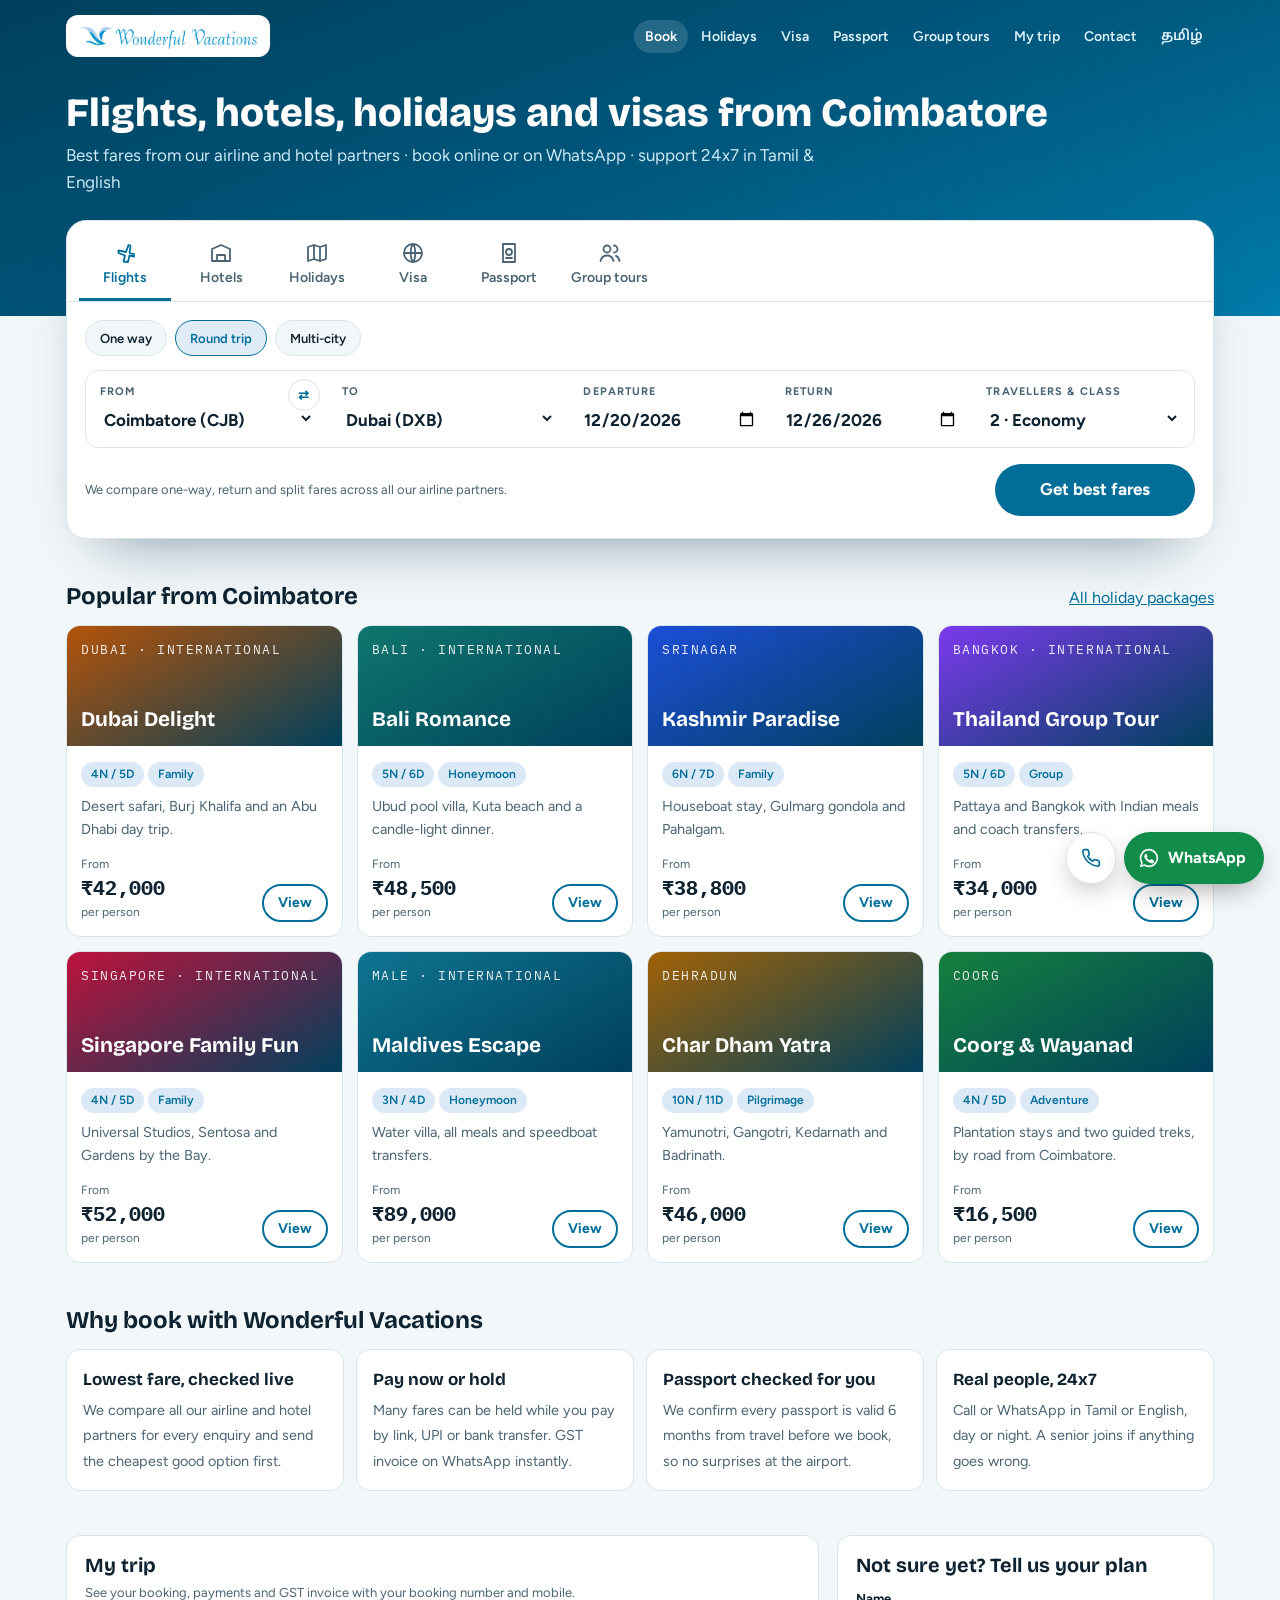
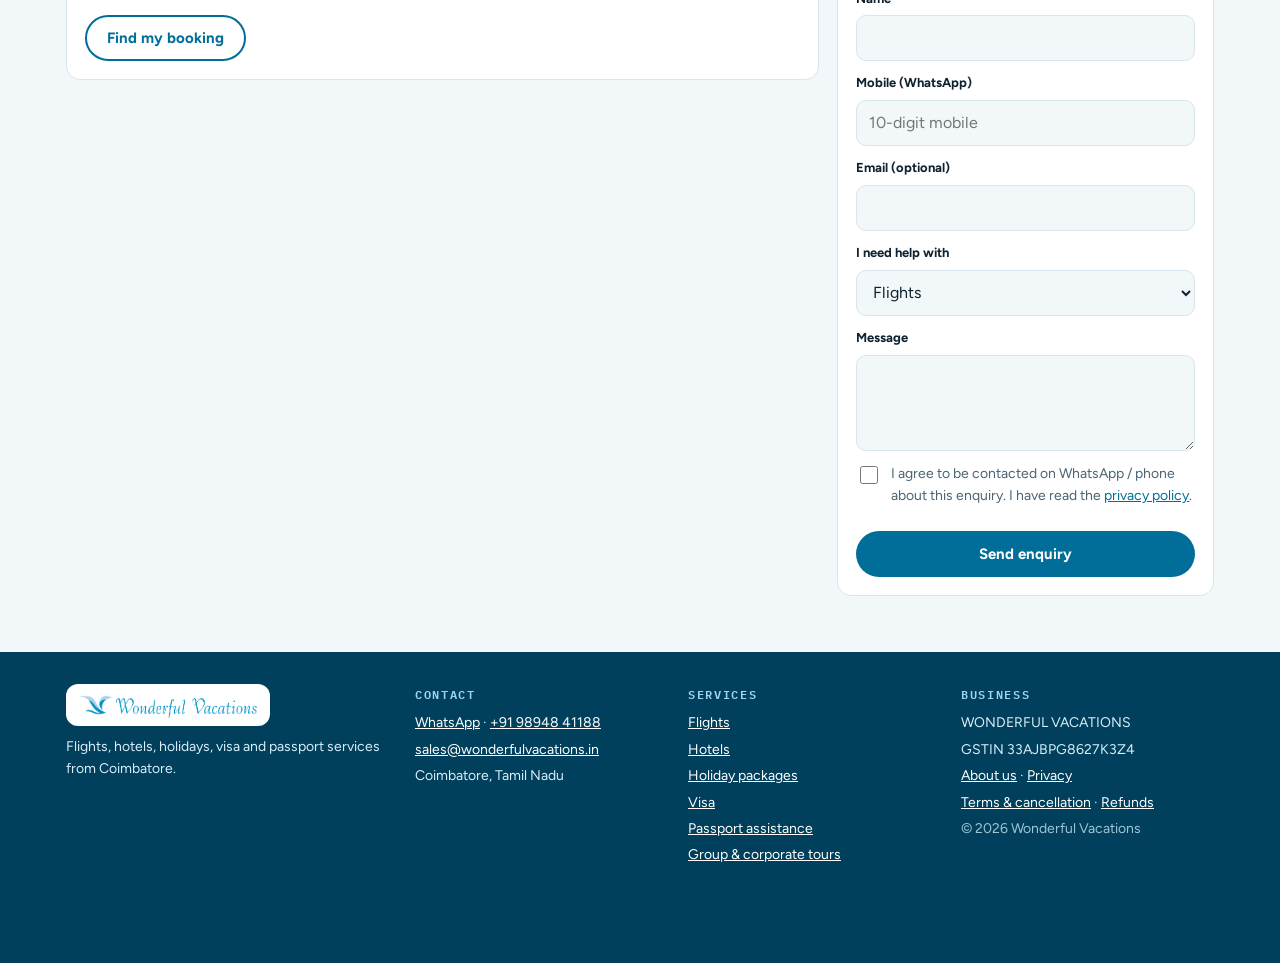
==== index.html @ 08ba1c76 "Add files via upload" ====
<!doctype html>
<html lang="en">
<head>
<meta charset="utf-8">
<meta name="viewport" content="width=device-width, initial-scale=1, viewport-fit=cover">
<title>Wonderful Vacations · Flights, hotels, holidays & visa from Coimbatore</title>
<meta name="description" content="Book flights, hotels, holiday packages, visas and passport services from Coimbatore. Best fares from our airline and hotel partners, 24x7 help in Tamil & English.">
<link rel="canonical" href="https://wonderfulvacations.in/">
<meta property="og:type" content="website"><meta property="og:title" content="Wonderful Vacations · Flights, hotels, holidays & visa from Coimbatore"><meta property="og:description" content="Book flights, hotels, holiday packages, visas and passport services from Coimbatore. Best fares from our airline and hotel partners, 24x7 help in Tamil & English."><meta property="og:image" content="https://wonderfulvacations.in/wv-app-icon-512.png"><meta property="og:url" content="https://wonderfulvacations.in/">
<meta name="theme-color" content="#006E99">
<link rel="icon" href="favicon-64.png"><link rel="apple-touch-icon" href="apple-touch-icon-180.png">
<link rel="preconnect" href="https://fonts.googleapis.com"><link rel="preconnect" href="https://fonts.gstatic.com" crossorigin>
<link rel="stylesheet" href="https://fonts.googleapis.com/css2?family=Bricolage+Grotesque:opsz,wght@12..96,600;12..96,800&family=Figtree:wght@400;500;600;700&family=IBM+Plex+Mono:wght@500;600&family=Noto+Sans+Tamil:wght@400;600&display=swap">
<link rel="stylesheet" href="site.css">
<script type="application/ld+json">{"@context":"https://schema.org","@type":"TravelAgency","name":"Wonderful Vacations","url":"https://wonderfulvacations.in","logo":"https://wonderfulvacations.in/wonderful-vacations-logo-full.png","image":"https://wonderfulvacations.in/wv-app-icon-512.png","telephone":"+91-98948-41188","email":"sales@wonderfulvacations.in","areaServed":"Coimbatore, Tiruppur, Tamil Nadu","address":{"@type":"PostalAddress","addressLocality":"Coimbatore","addressRegion":"Tamil Nadu","addressCountry":"IN"},"priceRange":"₹₹","openingHours":"Mo-Sa 09:30-19:30","availableLanguage":["English","Tamil"]}</script>
</head>
<body >
<a class="skip" href="#main">Skip to content</a>
<div class="band tall">
  <div class="wrap">
    <header class="top">
      <a href="index.html" class="logo-chip" aria-label="Wonderful Vacations home"><img src="wonderful-vacations-logo-full.png" alt="Wonderful Vacations" width="180" height="27"></a>
      <button class="menu-btn" id="menuBtn" type="button" aria-label="Menu" aria-expanded="false" aria-controls="mainNav"><svg viewBox="0 0 24 24" fill="none" stroke="currentColor" stroke-width="2" stroke-linecap="round"><path d="M4 6h16M4 12h16M4 18h16"/></svg></button>
      <nav id="mainNav" aria-label="Main"><a href="index.html" aria-current="page" data-i18n="nav.book">Book</a><a href="holidays.html" data-i18n="nav.holidays">Holidays</a><a href="visa.html" data-i18n="nav.visa">Visa</a><a href="passport.html" data-i18n="nav.passport">Passport</a><a href="groups.html" data-i18n="nav.groups">Group tours</a><a href="mytrip.html" data-i18n="nav.mytrip">My trip</a><a href="contact.html" data-i18n="nav.contact">Contact</a><button class="lang-btn" type="button" lang="ta">தமிழ்</button></nav>
    </header>
    
    <h1 id="pageTitle" data-i18n="hero.title">Flights, hotels, holidays and visas from Coimbatore</h1>
    <p class="sub" id="pageSub" data-i18n="hero.sub">Best fares from our airline and hotel partners · book online or on WhatsApp · support 24x7 in Tamil &amp; English</p>
  </div>
</div>
<main class="wrap" id="main">
<section class="console" aria-label="Search and book">
    <div class="tabs" role="tablist" aria-label="What do you want to book?"><button class="tab" role="tab" id="t-flights" aria-controls="p-flights" aria-selected="true" tabindex="0" data-tab="flights"><svg viewBox="0 0 24 24" fill="none" stroke="currentColor" stroke-width="1.8" stroke-linecap="round" stroke-linejoin="round" aria-hidden="true"><path d="M10.5 20.5l1.5-6-6.5-2.5V9.5L13 11l2.5-7 2 .5-1 7.5 4.5 1.2v2.3l-4.5-1-1.5 6.5z"/></svg><span data-i18n="tab.flights">Flights</span></button><button class="tab" role="tab" id="t-hotels" aria-controls="p-hotels" aria-selected="false" tabindex="-1" data-tab="hotels"><svg viewBox="0 0 24 24" fill="none" stroke="currentColor" stroke-width="1.8" stroke-linecap="round" stroke-linejoin="round" aria-hidden="true"><path d="M3 20V8l9-4 9 4v12M3 20h18M8 20v-6h8v6"/></svg><span data-i18n="tab.hotels">Hotels</span></button><button class="tab" role="tab" id="t-holidays" aria-controls="p-holidays" aria-selected="false" tabindex="-1" data-tab="holidays"><svg viewBox="0 0 24 24" fill="none" stroke="currentColor" stroke-width="1.8" stroke-linecap="round" stroke-linejoin="round" aria-hidden="true"><path d="M3 6l6-2 6 2 6-2v14l-6 2-6-2-6 2zM9 4v14M15 6v14"/></svg><span data-i18n="tab.holidays">Holidays</span></button><button class="tab" role="tab" id="t-visa" aria-controls="p-visa" aria-selected="false" tabindex="-1" data-tab="visa"><svg viewBox="0 0 24 24" fill="none" stroke="currentColor" stroke-width="1.8" stroke-linecap="round" stroke-linejoin="round" aria-hidden="true"><path d="M12 3a9 9 0 1 0 0 18a9 9 0 1 0 0-18zM3 12h18M12 3c3 3.5 3 14.5 0 18M12 3c-3 3.5-3 14.5 0 18"/></svg><span data-i18n="tab.visa">Visa</span></button><button class="tab" role="tab" id="t-passport" aria-controls="p-passport" aria-selected="false" tabindex="-1" data-tab="passport"><svg viewBox="0 0 24 24" fill="none" stroke="currentColor" stroke-width="1.8" stroke-linecap="round" stroke-linejoin="round" aria-hidden="true"><path d="M6 3h12v18H6zM12 8a3 3 0 1 0 0 6a3 3 0 1 0 0-6zM9 17h6"/></svg><span data-i18n="tab.passport">Passport</span></button><button class="tab" role="tab" id="t-groups" aria-controls="p-groups" aria-selected="false" tabindex="-1" data-tab="groups"><svg viewBox="0 0 24 24" fill="none" stroke="currentColor" stroke-width="1.8" stroke-linecap="round" stroke-linejoin="round" aria-hidden="true"><path d="M9 4.5a3.5 3.5 0 1 0 0 7a3.5 3.5 0 1 0 0-7zM2.5 20c.8-3.5 3.4-5.5 6.5-5.5s5.7 2 6.5 5.5M16 4.5a3.5 3.5 0 0 1 0 7M18 14.8c1.8.7 3 2.5 3.5 5.2"/></svg><span data-i18n="tab.groups">Group tours</span></button></div>
    <div class="panel" id="p-flights" data-panel="flights" role="tabpanel" aria-labelledby="t-flights">
      <div class="chips" role="group" aria-label="Trip type"><button class="chip" type="button" data-trip="oneway" aria-pressed="false">One way</button><button class="chip" type="button" data-trip="round" aria-pressed="true">Round trip</button><button class="chip" type="button" data-trip="multi" aria-pressed="false">Multi-city</button></div>
      <div class="fields g5">
        <div class="fld"><label for="fFrom">From</label><select id="fFrom" style="padding-right:40px"></select><button class="swap" type="button" id="swap" aria-label="Swap from and to">⇄</button></div>
        <div class="fld"><label for="fTo">To</label><select id="fTo"></select></div>
        <div class="fld"><label for="fDep">Departure</label><input id="fDep" type="date"></div>
        <div class="fld"><label for="fRet">Return</label><input id="fRet" type="date"></div>
        <div class="fld"><label for="fPax">Travellers &amp; class</label><select id="fPax"><option value="1|Economy">1 · Economy</option><option value="2|Economy" selected>2 · Economy</option><option value="3|Economy">3 · Economy</option><option value="4|Economy">4 · Economy</option><option value="5|Economy">5 · Economy</option><option value="6|Economy">6 · Economy</option><option value="2|Premium economy">2 · Premium economy</option><option value="1|Business">1 · Business</option><option value="2|Business">2 · Business</option></select></div>
      </div>
      <div class="search-row"><p class="fine">We compare one-way, return and split fares across all our airline partners.</p><button class="btn btn-primary" type="button" id="goFlights" data-i18n="btn.flights">Get best fares</button></div>
    </div>
    <div class="panel" id="p-hotels" data-panel="hotels" role="tabpanel" aria-labelledby="t-hotels" hidden>
      <div class="chips" role="group" aria-label="Stay near"><span class="fine">Stay near:</span><button class="chip" type="button" data-near="Indian restaurant" aria-pressed="false">Indian restaurant</button><button class="chip" type="button" data-near="Metro" aria-pressed="false">Metro</button><button class="chip" type="button" data-near="Airport" aria-pressed="false">Airport</button><button class="chip" type="button" data-near="Beach" aria-pressed="false">Beach</button><button class="chip" type="button" data-near="Temple" aria-pressed="false">Temple</button></div>
      <div class="fields g4">
        <div class="fld"><label for="hCity">City or area</label><input id="hCity" list="cities" placeholder="Dubai, Ooty, Munnar..."><datalist id="cities"><option value="Dubai"><option value="Singapore"><option value="Bangkok"><option value="Bali"><option value="Kuala Lumpur"><option value="Maldives"><option value="Munnar"><option value="Ooty"><option value="Kodaikanal"><option value="Goa"><option value="Coorg"><option value="Chennai"><option value="Bengaluru"></datalist></div>
        <div class="fld"><label for="hIn">Check-in</label><input id="hIn" type="date"></div>
        <div class="fld"><label for="hOut">Check-out</label><input id="hOut" type="date"></div>
        <div class="fld"><label for="hRooms">Rooms &amp; guests</label><select id="hRooms"><option>1 room · 2 adults</option><option>1 room · 2 adults, 1 child</option><option>1 room · 1 adult</option><option>2 rooms · 4 adults</option><option>3 rooms · 6 adults</option></select></div>
      </div>
      <div class="chips" style="margin-top:12px"><label class="fine" for="hStar">Category</label><select id="hStar" class="chip"><option>3 star</option><option selected>4 star</option><option>5 star</option><option>Budget</option><option>Luxury</option></select></div>
      <div class="search-row"><p class="fine">Only hotels with good guest ratings · new hotels marked clearly.</p><button class="btn btn-primary" type="button" id="goHotels" data-i18n="btn.hotels">Find hotels</button></div>
    </div>
    <div class="panel" id="p-holidays" data-panel="holidays" role="tabpanel" aria-labelledby="t-holidays" hidden>
      <div class="chips" role="group" aria-label="Trip style"><button class="chip" type="button" data-style="All" aria-pressed="true">All</button><button class="chip" type="button" data-style="Family" aria-pressed="false">Family</button><button class="chip" type="button" data-style="Honeymoon" aria-pressed="false">Honeymoon</button><button class="chip" type="button" data-style="Group" aria-pressed="false">Group</button><button class="chip" type="button" data-style="Pilgrimage" aria-pressed="false">Pilgrimage</button><button class="chip" type="button" data-style="Adventure" aria-pressed="false">Adventure</button></div>
      <div class="fields g3">
        <div class="fld"><label for="pDest">Destination</label><select id="pDest"><option value="">Any destination</option></select></div>
        <div class="fld"><label for="pMonth">Month</label><select id="pMonth"><option>Nov 2026</option><option>Dec 2026</option><option>Jan 2027</option><option>Feb 2027</option><option>Mar 2027</option><option>Apr 2027</option><option>May 2027</option><option>Jun 2027</option></select></div>
        <div class="fld"><label for="pPax">Travellers</label><select id="pPax"><option value="2">2 adults</option><option value="3">2 adults, 1 child</option><option value="4">4 adults</option><option value="1">1 adult</option></select></div>
      </div>
      <div class="search-row"><p class="fine">Every package can be changed: dates, hotels, days.</p><button class="btn btn-primary" type="button" id="goHolidays" data-i18n="btn.holidays">See holidays</button></div>
    </div>
    <div class="panel" id="p-visa" data-panel="visa" role="tabpanel" aria-labelledby="t-visa" hidden>
      <div class="fields g3">
        <div class="fld"><label for="vCountry">Country</label><select id="vCountry"></select></div>
        <div class="fld"><label for="vDate">Travel date</label><input id="vDate" type="date"></div>
        <div class="fld"><label for="vPax">Applicants</label><select id="vPax"><option value="1">1</option><option value="2" selected>2</option><option value="3">3</option><option value="4">4</option><option value="5">5+</option></select></div>
      </div>
      <div class="search-row"><p class="fine">Passport must be valid at least 6 months from your travel date.</p><button class="btn btn-primary" type="button" id="goVisa" data-i18n="btn.visa">Check visa</button></div>
    </div>
    <div class="panel" id="p-passport" data-panel="passport" role="tabpanel" aria-labelledby="t-passport" hidden>
      <div class="fields g3">
        <div class="fld"><label for="ppType">Service</label><select id="ppType"><option>Fresh passport</option><option>Re-issue · expired / expiring</option><option>Re-issue · pages full</option><option>Re-issue · change of details</option><option>Re-issue · lost / damaged</option></select></div>
        <div class="fld"><label for="ppSpeed">Scheme</label><select id="ppSpeed"><option>Normal</option><option>Tatkaal</option></select></div>
        <div class="fld"><label for="ppCity">Nearest office</label><select id="ppCity"><option>PSK Coimbatore</option><option>POPSK Tiruppur</option><option>POPSK Erode</option><option>POPSK Pollachi</option><option>Other</option></select></div>
      </div>
      <div class="search-row"><p class="fine">We fill the form with you, you approve it, then we book the earliest appointment you choose.</p><button class="btn btn-primary" type="button" id="goPassport" data-i18n="btn.passport">Start application</button></div>
    </div>
    <div class="panel" id="p-groups" data-panel="groups" role="tabpanel" aria-labelledby="t-groups" hidden>
      <div class="fields g4">
        <div class="fld"><label for="gDest">Destination</label><input id="gDest" placeholder="Thailand, Kashmir, Char Dham..."></div>
        <div class="fld"><label for="gSize">Group size</label><select id="gSize"><option>10 – 20</option><option selected>21 – 40</option><option>41 – 80</option><option>80+</option></select></div>
        <div class="fld"><label for="gType">Group</label><select id="gType"><option>Family / friends</option><option>Office / corporate</option><option>School / college</option><option>Temple / pilgrimage</option></select></div>
        <div class="fld"><label for="gMonth">Month</label><select id="gMonth"><option>Nov 2026</option><option>Dec 2026</option><option>Jan 2027</option><option>Feb 2027</option><option>Mar 2027</option><option>Apr 2027</option><option>May 2027</option><option>Jun 2027</option></select></div>
      </div>
      <div class="search-row"><p class="fine">Group fares, Indian meals and one coordinator for everyone.</p><button class="btn btn-primary" type="button" id="goGroups" data-i18n="btn.groups">Get group quote</button></div>
    </div>
  </section><section class="sect"><div class="sect-head"><h2 data-i18n="popular">Popular from Coimbatore</h2><a href="holidays.html" data-i18n="all.packages">All holiday packages</a></div><div class="cards" id="packGrid" data-limit="8"></div></section><section class="sect"><h2 data-i18n="why.title">Why book with Wonderful Vacations</h2><div class="why">
  <div><b>Lowest fare, checked live</b><span>We compare all our airline and hotel partners for every enquiry and send the cheapest good option first.</span></div>
  <div><b>Pay now or hold</b><span>Many fares can be held while you pay by link, UPI or bank transfer. GST invoice on WhatsApp instantly.</span></div>
  <div><b>Passport checked for you</b><span>We confirm every passport is valid 6 months from travel before we book, so no surprises at the airport.</span></div>
  <div><b>Real people, 24x7</b><span>Call or WhatsApp in Tamil or English, day or night. A senior joins if anything goes wrong.</span></div>
</div></section><section class="sect"><div class="two"><div class="card"><h2 style="font-size:1.25rem" data-i18n="mytrip.title">My trip</h2><p class="fine" style="margin:6px 0 12px">See your booking, payments and GST invoice with your booking number and mobile.</p><a class="btn btn-ghost" href="mytrip.html" data-i18n="mytrip.find">Find my booking</a></div><div class="card"><h2 style="font-size:1.25rem;margin-bottom:12px">Not sure yet? Tell us your plan</h2><form class="form" id="contactForm" novalidate></form></div></div></section>
</main>
<footer>
  <div class="wrap">
    <div><span class="logo-chip"><img src="wonderful-vacations-logo-full.png" alt="Wonderful Vacations" width="180" height="27" loading="lazy"></span><p style="margin-top:10px">Flights, hotels, holidays, visa and passport services from Coimbatore.</p></div>
    <div><h4>CONTACT</h4><ul><li><a data-wa href="contact.html">WhatsApp</a> · <a data-tel href="contact.html" data-c="phone">Call us</a></li><li><a data-mail href="contact.html">Email us</a></li><li data-c="address">Coimbatore, Tamil Nadu</li></ul></div>
    <div><h4>SERVICES</h4><ul><li><a href="flights.html">Flights</a></li><li><a href="hotels.html">Hotels</a></li><li><a href="holidays.html">Holiday packages</a></li><li><a href="visa.html">Visa</a></li><li><a href="passport.html">Passport assistance</a></li><li><a href="groups.html">Group &amp; corporate tours</a></li></ul></div>
    <div><h4>BUSINESS</h4><ul><li>WONDERFUL VACATIONS</li><li>GSTIN <span data-c="gstin">33AJBPG8627K3Z4</span></li><li><a href="about.html">About us</a> · <a href="privacy.html">Privacy</a></li><li><a href="terms.html">Terms &amp; cancellation</a> · <a href="refund.html">Refunds</a></li><li style="color:#9FC4D6">© <span id="yr"></span> Wonderful Vacations</li></ul></div>
  </div>
</footer>
<div class="fab"><a class="call" data-tel href="contact.html" aria-label="Call us"><svg width="20" height="20" viewBox="0 0 24 24" fill="none" stroke="currentColor" stroke-width="2" stroke-linecap="round" stroke-linejoin="round" aria-hidden="true"><path d="M22 16.9v3a2 2 0 0 1-2.2 2 19.8 19.8 0 0 1-8.6-3.1 19.5 19.5 0 0 1-6-6A19.8 19.8 0 0 1 2.1 4.2 2 2 0 0 1 4.1 2h3a2 2 0 0 1 2 1.7c.1 1 .4 1.9.7 2.8a2 2 0 0 1-.5 2.1L8 9.9a16 16 0 0 0 6 6l1.3-1.3a2 2 0 0 1 2.1-.4c.9.3 1.8.6 2.8.7a2 2 0 0 1 1.7 2z"/></svg></a><a class="wa" data-wa href="contact.html"><svg width="22" height="22" viewBox="0 0 24 24" fill="currentColor" aria-hidden="true"><path d="M12 2a10 10 0 0 0-8.6 15.1L2 22l5-1.3A10 10 0 1 0 12 2zm0 18.2c-1.5 0-3-.4-4.3-1.2l-.3-.2-3 .8.8-2.9-.2-.3A8.2 8.2 0 1 1 12 20.2zm4.5-6.1c-.2-.1-1.5-.7-1.7-.8s-.4-.1-.6.1-.7.8-.8 1-.3.2-.5.1a6.7 6.7 0 0 1-3.3-2.9c-.2-.4.2-.4.7-1.3.1-.2 0-.3 0-.4l-.8-1.8c-.2-.5-.4-.4-.6-.4h-.5a1 1 0 0 0-.7.3 3 3 0 0 0-.9 2.2 5.2 5.2 0 0 0 1.1 2.8 11.9 11.9 0 0 0 4.6 4c1.7.7 2.4.8 3.2.7.5-.1 1.5-.6 1.8-1.2s.2-1.1.1-1.2l-.4-.2z"/></svg><span data-i18n="wa.chat">WhatsApp</span></a></div>
<div id="drawerBg" class="drawer-bg" hidden></div>
<aside id="drawer" class="drawer" role="dialog" aria-modal="true" aria-labelledby="dTitle" tabindex="-1" hidden></aside>
<script src="config.js"></script>
<script src="packages-fallback.js"></script>
<script src="site.js"></script>
</body>
</html>
---- site.css ----
/* Wonderful Vacations public website. Brand: #0093C9 (logo), #AECFEA (light), #006E99 (text/buttons). */
:root {
  --sky: #0093C9; --sky-ink: #006E99; --sky-deep: #00405C; --mist: #AECFEA;
  --ground: #F2F7FA; --paper: #FFFFFF; --ink: #0E2230; --ink-2: #4A6473; --line: #D8E5EC;
  --sun: #F2B33D; --good: #12805C; --good-bg: #E3F5EE; --warn: #A55A00; --warn-bg: #FFF4E0; --bad: #B42318; --bad-bg: #FDECEA;
  --on-accent: #FFFFFF;
  --f-display: "Bricolage Grotesque", "Segoe UI", system-ui, sans-serif;
  --f-body: "Figtree", "Noto Sans Tamil", "Segoe UI", system-ui, sans-serif;
  --f-code: "IBM Plex Mono", ui-monospace, Menlo, monospace;
  --r: 14px;
}
@media (prefers-color-scheme: dark) { :root:not([data-theme="light"]) {
  --sky: #2BB1E3; --sky-ink: #86D3F3; --sky-deep: #031A26; --mist: #2E5C72;
  --ground: #07131A; --paper: #0F222C; --ink: #E7F2F7; --ink-2: #A3BDCA; --line: #22404F;
  --sun: #F5C25E; --good: #5FD3A6; --good-bg: #0E2E25; --warn: #F2B866; --warn-bg: #2E2210; --bad: #FF9A8C; --bad-bg: #3A1714;
  --on-accent: #06202B; color-scheme: dark } }
:root[data-theme="dark"] {
  --sky: #2BB1E3; --sky-ink: #86D3F3; --sky-deep: #031A26; --mist: #2E5C72;
  --ground: #07131A; --paper: #0F222C; --ink: #E7F2F7; --ink-2: #A3BDCA; --line: #22404F;
  --sun: #F5C25E; --good: #5FD3A6; --good-bg: #0E2E25; --warn: #F2B866; --warn-bg: #2E2210; --bad: #FF9A8C; --bad-bg: #3A1714;
  --on-accent: #06202B; color-scheme: dark }

* { box-sizing: border-box; }
[hidden] { display: none !important; }
html { scroll-behavior: smooth; }
body { margin: 0; background: var(--ground); color: var(--ink); font-family: var(--f-body); font-size: 1rem; line-height: 1.6; }
a { color: var(--sky-ink); }
img { max-width: 100%; }
:focus-visible { outline: 3px solid var(--sun); outline-offset: 2px; }
h1, h2, h3 { font-family: var(--f-display); line-height: 1.15; text-wrap: balance; margin: 0; }
p { margin: 0; }
.wrap { max-width: 1180px; margin: 0 auto; padding-left: max(16px, env(safe-area-inset-left, 0px)); padding-right: max(16px, env(safe-area-inset-right, 0px)); }
.code { font-family: var(--f-code); font-variant-numeric: tabular-nums; }
.skip { position: absolute; left: -9999px; top: 8px; background: var(--paper); padding: 8px 12px; border-radius: 8px; z-index: 100; }
.skip:focus { left: 8px; }
.btn { display: inline-flex; align-items: center; justify-content: center; gap: 8px; min-height: 46px; padding: 0 20px; border-radius: 999px; font: 700 0.9375rem/1 var(--f-body); border: 2px solid transparent; cursor: pointer; text-decoration: none; }
.btn-primary { background: var(--sky-ink); color: var(--on-accent); }
.btn-ghost { background: transparent; color: var(--sky-ink); border-color: var(--sky-ink); }
.btn-wa { background: #128C4A; color: #fff; }
.btn-sm { min-height: 38px; padding: 0 14px; font-size: 0.875rem; }
.btn[disabled] { opacity: .6; cursor: wait; }
.pill { display: inline-flex; align-items: center; gap: 6px; font-size: 0.75rem; font-weight: 600; padding: 3px 10px; border-radius: 999px; white-space: nowrap; background: color-mix(in srgb, var(--mist) 45%, var(--paper)); color: var(--sky-ink); }
@media (prefers-reduced-motion: reduce) { html { scroll-behavior: auto; } * { transition: none !important; animation: none !important; } }

/* header band */
.band { background: linear-gradient(160deg, var(--sky-deep) 0%, #00597F 55%, var(--sky) 130%); color: #fff; padding-bottom: 28px; }
.band.tall { padding-bottom: 120px; }
:root[data-theme="dark"] .band { background: linear-gradient(160deg, #020E15 0%, #06263A 100%); }
@media (prefers-color-scheme: dark) { :root:not([data-theme="light"]) .band { background: linear-gradient(160deg, #020E15 0%, #06263A 100%); } }
.top { display: flex; align-items: center; gap: 12px; min-height: 72px; padding-top: env(safe-area-inset-top, 0px); }
.logo-chip { background: #FFFFFF; border-radius: 12px; padding: 7px 12px; display: inline-flex; flex: none; }
.logo-chip img { width: 180px; max-width: 40vw; height: auto; display: block; }
.top nav { display: flex; gap: 2px; margin-left: auto; align-items: center; }
.top nav a, .top nav button { color: #DDF1FA; text-decoration: none; font: 600 0.875rem var(--f-body); padding: 8px 11px; border-radius: 999px; background: none; border: none; cursor: pointer; }
.top nav a:hover, .top nav a[aria-current="page"], .top nav button:hover { background: rgba(255,255,255,.14); color: #fff; }
.menu-btn { display: none; margin-left: auto; background: rgba(255,255,255,.14); border: none; color: #fff; border-radius: 10px; width: 44px; height: 44px; cursor: pointer; }
.menu-btn svg { width: 22px; height: 22px; }
@media (max-width: 960px) {
  .menu-btn { display: inline-grid; place-items: center; }
  .top nav { display: none; position: absolute; left: 12px; right: 12px; top: 76px; z-index: 50; flex-direction: column; align-items: stretch; background: var(--sky-deep); border-radius: 14px; padding: 8px; box-shadow: 0 20px 40px -20px rgba(0,0,0,.5); }
  .top nav.open { display: flex; }
  .top nav a, .top nav button { padding: 12px 14px; text-align: left; }
  .top { position: relative; }
}
.band h1 { font-size: clamp(1.6rem, 3.6vw, 2.5rem); font-weight: 800; color: #fff; margin-top: 18px; }
.band .sub { color: #CBE8F5; margin-top: 6px; font-size: 1.0625rem; max-width: 70ch; }
.crumbs { font-size: 0.8125rem; color: #CBE8F5; margin-top: 10px; }
.crumbs a { color: #fff; }

/* search console */
.console { position: relative; margin-top: -96px; background: var(--paper); border-radius: 20px; box-shadow: 0 30px 60px -35px rgba(0, 40, 60, .55); border: 1px solid var(--line); }
.console.flat { margin-top: 24px; }
.tabs { display: flex; gap: 4px; overflow-x: auto; padding: 10px 12px 0; border-bottom: 1px solid var(--line); scrollbar-width: none; }
.tab { flex: none; display: flex; flex-direction: column; align-items: center; gap: 4px; min-width: 92px; padding: 10px 12px 12px; border: none; background: none; cursor: pointer; font: 600 0.875rem var(--f-body); color: var(--ink-2); border-bottom: 3px solid transparent; }
.tab svg { width: 24px; height: 24px; }
.tab[aria-selected="true"] { color: var(--sky-ink); border-bottom-color: var(--sky-ink); }
.panel { padding: 18px 18px 22px; }
.chips { display: flex; flex-wrap: wrap; gap: 8px; margin-bottom: 14px; align-items: center; }
.chip { display: inline-flex; align-items: center; gap: 6px; min-height: 36px; padding: 0 14px; border-radius: 999px; border: 1px solid var(--line); background: var(--ground); font: 600 0.8125rem var(--f-body); color: var(--ink); cursor: pointer; text-decoration: none; }
.chip[aria-pressed="true"] { background: color-mix(in srgb, var(--mist) 40%, var(--paper)); border-color: var(--sky-ink); color: var(--sky-ink); }
.fields { display: grid; gap: 0; border: 1px solid var(--line); border-radius: 14px; overflow: hidden; }
.fields.g5 { grid-template-columns: 1.2fr 1.2fr 1fr 1fr 1.1fr; }
.fields.g4 { grid-template-columns: 1.4fr 1fr 1fr 1.1fr; }
.fields.g3 { grid-template-columns: 1.4fr 1fr 1.1fr; }
@media (max-width: 900px) { .fields.g5, .fields.g4, .fields.g3 { grid-template-columns: repeat(2, minmax(0, 1fr)); } }
@media (max-width: 480px) { .fields.g5, .fields.g4, .fields.g3 { grid-template-columns: minmax(0, 1fr); } }
.fld { position: relative; padding: 12px 14px; border-right: 1px solid var(--line); border-bottom: 1px solid var(--line); margin: 0 -1px -1px 0; min-width: 0; background: var(--paper); }
.fld label { display: block; font-size: 0.6875rem; font-weight: 700; letter-spacing: .1em; text-transform: uppercase; color: var(--ink-2); }
.fld input, .fld select { width: 100%; border: none; background: transparent; font: 700 1.0625rem var(--f-body); color: var(--ink); padding: 4px 0 0; min-height: 34px; }
.fld input:disabled { opacity: .45; }
.swap { position: absolute; right: 8px; top: 8px; z-index: 2; width: 32px; height: 32px; border-radius: 50%; border: 1px solid var(--line); background: var(--paper); color: var(--sky-ink); cursor: pointer; font-weight: 700; }
.search-row { display: flex; flex-wrap: wrap; justify-content: space-between; align-items: center; gap: 12px; margin-top: 16px; }
.search-row .btn { min-width: 200px; font-size: 1.0625rem; min-height: 52px; }
.fine { font-size: 0.8125rem; color: var(--ink-2); }

/* sections */
.sect { margin-block: 44px; }
.sect > h2 { font-size: 1.5rem; margin-bottom: 14px; }
.sect-head { display: flex; justify-content: space-between; align-items: end; gap: 12px; flex-wrap: wrap; margin-bottom: 14px; }
.sect-head h2 { font-size: 1.5rem; }
.why { display: grid; grid-template-columns: repeat(4, minmax(0, 1fr)); gap: 12px; }
@media (max-width: 860px) { .why { grid-template-columns: repeat(2, minmax(0, 1fr)); } }
@media (max-width: 480px) { .why { grid-template-columns: minmax(0, 1fr); } }
.why div { background: var(--paper); border: 1px solid var(--line); border-radius: var(--r); padding: 16px; }
.why b { display: block; font-family: var(--f-display); font-size: 1.0625rem; margin-bottom: 4px; }
.why span { font-size: 0.9rem; color: var(--ink-2); }
.cards { display: grid; grid-template-columns: repeat(auto-fill, minmax(260px, 1fr)); gap: 14px; }
.pkg { background: var(--paper); border: 1px solid var(--line); border-radius: var(--r); overflow: hidden; display: flex; flex-direction: column; text-decoration: none; color: var(--ink); transition: transform .15s, box-shadow .15s; }
.pkg:hover { transform: translateY(-2px); box-shadow: 0 18px 30px -22px rgba(0,40,60,.5); }
.pkg .hero { min-height: 120px; padding: 14px; color: #fff; display: flex; flex-direction: column; justify-content: space-between; }
.pkg .hero .code { font-size: 0.8rem; letter-spacing: .12em; opacity: .9; }
.pkg .hero h3 { font-size: 1.3rem; color: #fff; }
.pkg .body { padding: 14px; display: grid; gap: 8px; flex: 1; }
.pkg .body p { color: var(--ink-2); font-size: 0.9rem; }
.pkg .foot { display: flex; justify-content: space-between; align-items: end; gap: 8px; padding: 0 14px 14px; }
.price b { font: 700 1.25rem var(--f-code); }
.price small { display: block; font-size: 0.75rem; color: var(--ink-2); }
.card { background: var(--paper); border: 1px solid var(--line); border-radius: var(--r); padding: 18px; }
.two { display: grid; grid-template-columns: minmax(0, 2fr) minmax(0, 1fr); gap: 18px; align-items: start; }
@media (max-width: 900px) { .two { grid-template-columns: minmax(0, 1fr); } }
.days { list-style: none; padding: 0; margin: 0; display: grid; gap: 10px; }
.days li { display: grid; grid-template-columns: 64px minmax(0, 1fr); gap: 12px; background: var(--paper); border: 1px solid var(--line); border-radius: 12px; padding: 12px; }
.days .d { font: 600 0.8rem var(--f-code); color: var(--sky-ink); background: color-mix(in srgb, var(--mist) 40%, var(--paper)); border-radius: 8px; display: grid; place-items: center; text-align: center; padding: 6px; }
.ul { margin: 6px 0 0; padding-left: 20px; color: var(--ink-2); }
.prose { max-width: 75ch; display: grid; gap: 12px; }
.prose h2 { font-size: 1.25rem; margin-top: 12px; }
.prose ul { margin: 0; padding-left: 20px; }
details { background: var(--paper); border: 1px solid var(--line); border-radius: 12px; padding: 0 16px; }
details + details { margin-top: 8px; }
summary { cursor: pointer; font-weight: 700; min-height: 52px; display: flex; align-items: center; }
details > div { padding-bottom: 16px; color: var(--ink-2); font-size: 0.9375rem; display: grid; gap: 8px; max-width: 75ch; }

/* forms */
.form { display: grid; gap: 12px; }
.form .row2 { display: grid; grid-template-columns: repeat(2, minmax(0, 1fr)); gap: 12px; }
@media (max-width: 560px) { .form .row2 { grid-template-columns: minmax(0, 1fr); } }
.inp { display: grid; gap: 6px; min-width: 0; }
.inp label, .inp > span { font-size: 0.8125rem; font-weight: 700; }
.inp input, .inp select, .inp textarea { font: inherit; color: var(--ink); background: var(--ground); border: 1px solid var(--line); border-radius: 10px; min-height: 46px; padding: 8px 12px; width: 100%; }
.inp textarea { min-height: 96px; }
.check { display: flex; gap: 10px; align-items: flex-start; font-size: 0.875rem; color: var(--ink-2); }
.check input { width: 18px; height: 18px; margin-top: 3px; accent-color: var(--sky-ink); flex: none; }
.hp { position: absolute; left: -10000px; width: 1px; height: 1px; overflow: hidden; }
.msg { border-radius: 10px; padding: 10px 12px; font-size: 0.9rem; }
.msg.good { background: var(--good-bg); color: var(--good); } .msg.bad { background: var(--bad-bg); color: var(--bad); } .msg.warn { background: var(--warn-bg); color: var(--warn); }
.sum { border: 1px solid var(--line); border-radius: 12px; padding: 12px 14px; display: grid; gap: 6px; font-size: 0.9375rem; }
.sum div { display: flex; justify-content: space-between; gap: 10px; }

.drawer-bg { position: fixed; inset: 0; background: rgba(4, 18, 26, .55); z-index: 40; }
.drawer { position: fixed; right: 0; top: 0; bottom: 0; width: min(460px, 100%); background: var(--paper); color: var(--ink); z-index: 41; padding: calc(18px + env(safe-area-inset-top, 0px)) max(18px, env(safe-area-inset-right, 0px)) calc(18px + env(safe-area-inset-bottom, 0px)) 18px; overflow-y: auto; display: grid; gap: 14px; align-content: start; box-shadow: -20px 0 50px -20px rgba(0,0,0,.4); }
.drawer h3 { font-size: 1.25rem; }
.x { justify-self: end; background: none; border: 1px solid var(--line); border-radius: 50%; width: 36px; height: 36px; color: var(--ink); cursor: pointer; font-size: 1.1rem; }

footer { background: var(--sky-deep); color: #D8EEF8; margin-top: 56px; }
:root[data-theme="dark"] footer { background: #031018; }
@media (prefers-color-scheme: dark) { :root:not([data-theme="light"]) footer { background: #031018; } }
footer .wrap { padding-block: 32px 96px; display: grid; grid-template-columns: 1.3fr 1fr 1fr 1fr; gap: 20px; font-size: 0.875rem; }
@media (max-width: 860px) { footer .wrap { grid-template-columns: repeat(2, minmax(0, 1fr)); } }
@media (max-width: 520px) { footer .wrap { grid-template-columns: minmax(0, 1fr); } }
footer a { color: #FFFFFF; }
footer h4 { margin: 0 0 8px; font: 600 0.75rem var(--f-code); letter-spacing: .14em; color: #9FD6EE; }
footer ul { list-style: none; padding: 0; margin: 0; display: grid; gap: 4px; }
.fab { position: fixed; right: calc(16px + env(safe-area-inset-right, 0px)); bottom: calc(16px + env(safe-area-inset-bottom, 0px)); z-index: 30; display: flex; gap: 8px; }
.fab a { border-radius: 999px; min-height: 52px; padding: 0 18px 0 14px; display: inline-flex; align-items: center; gap: 8px; font-weight: 700; text-decoration: none; box-shadow: 0 10px 30px -10px rgba(0,0,0,.45); }
.fab .wa { background: #128C4A; color: #fff; }
.fab .call { background: var(--paper); color: var(--sky-ink); border: 1px solid var(--line); padding: 0 14px; }
.map { width: 100%; aspect-ratio: 16 / 9; border: 0; border-radius: var(--r); background: var(--line); }
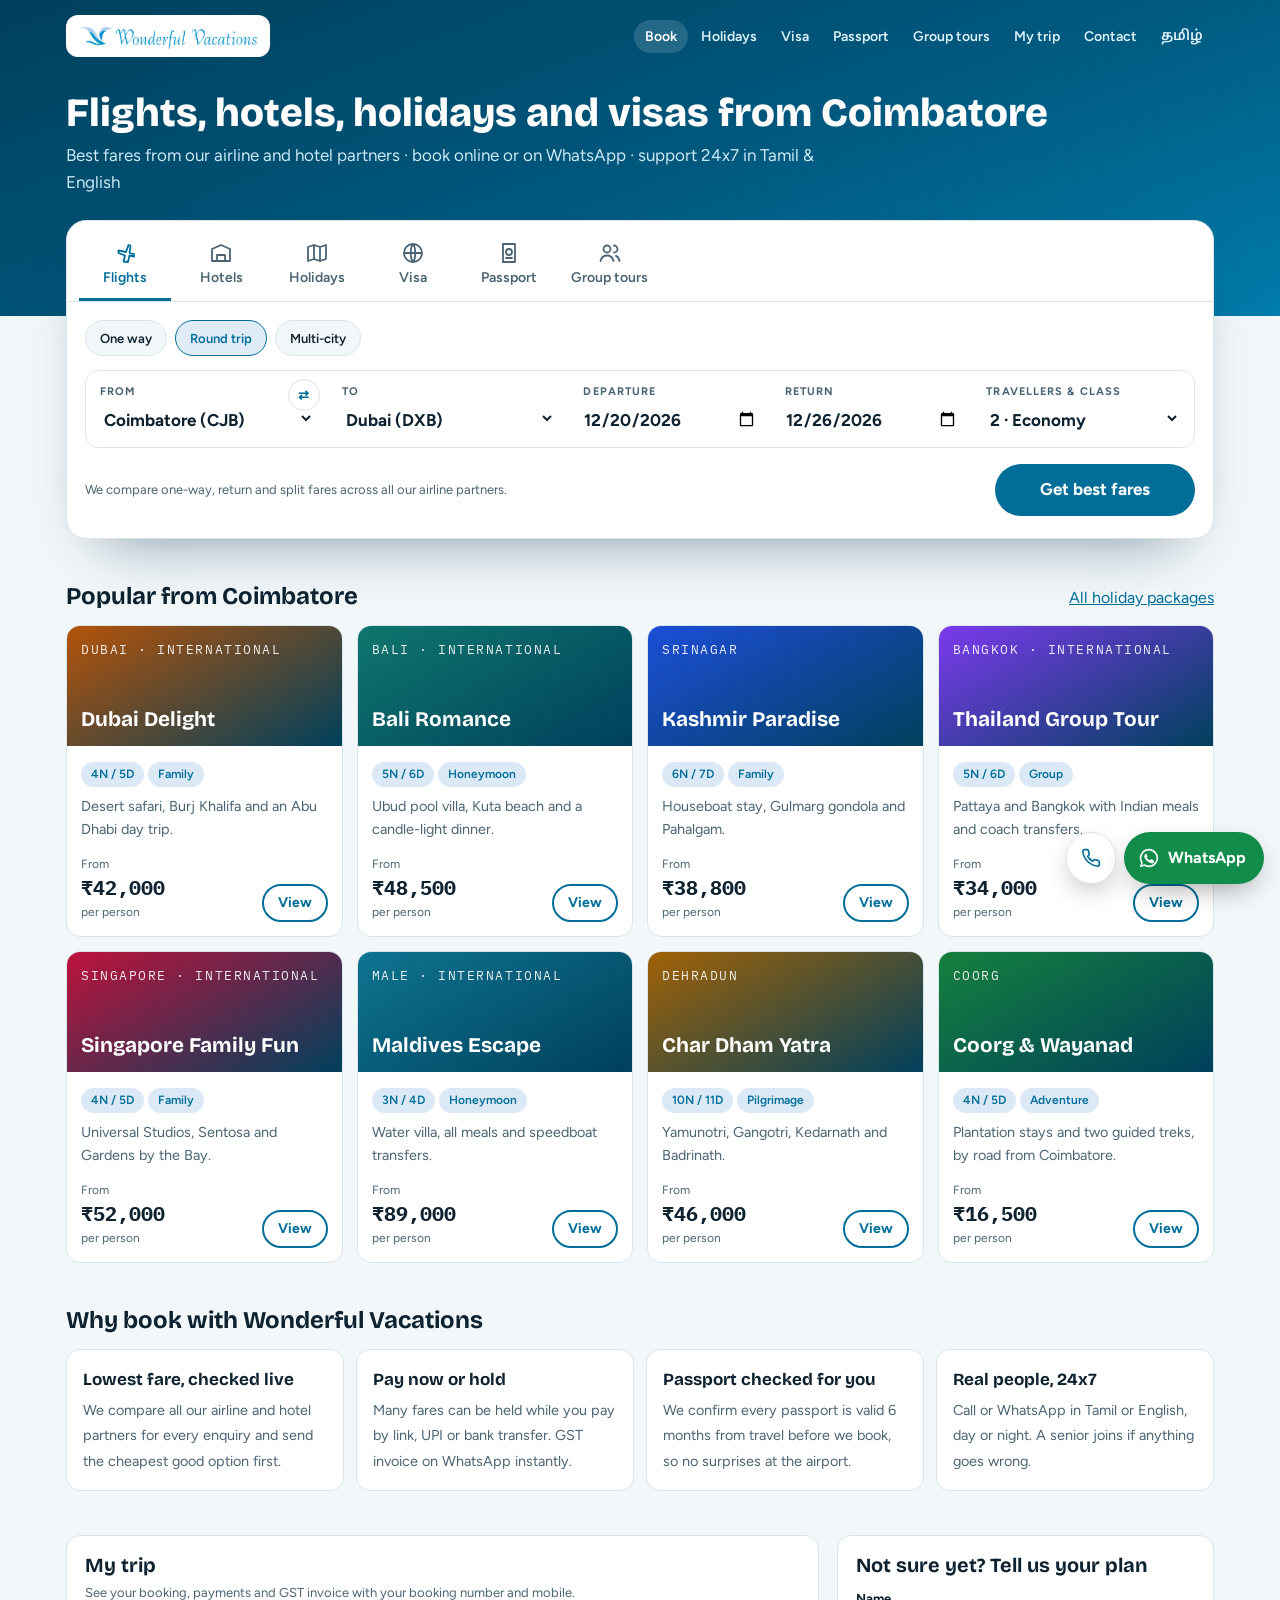
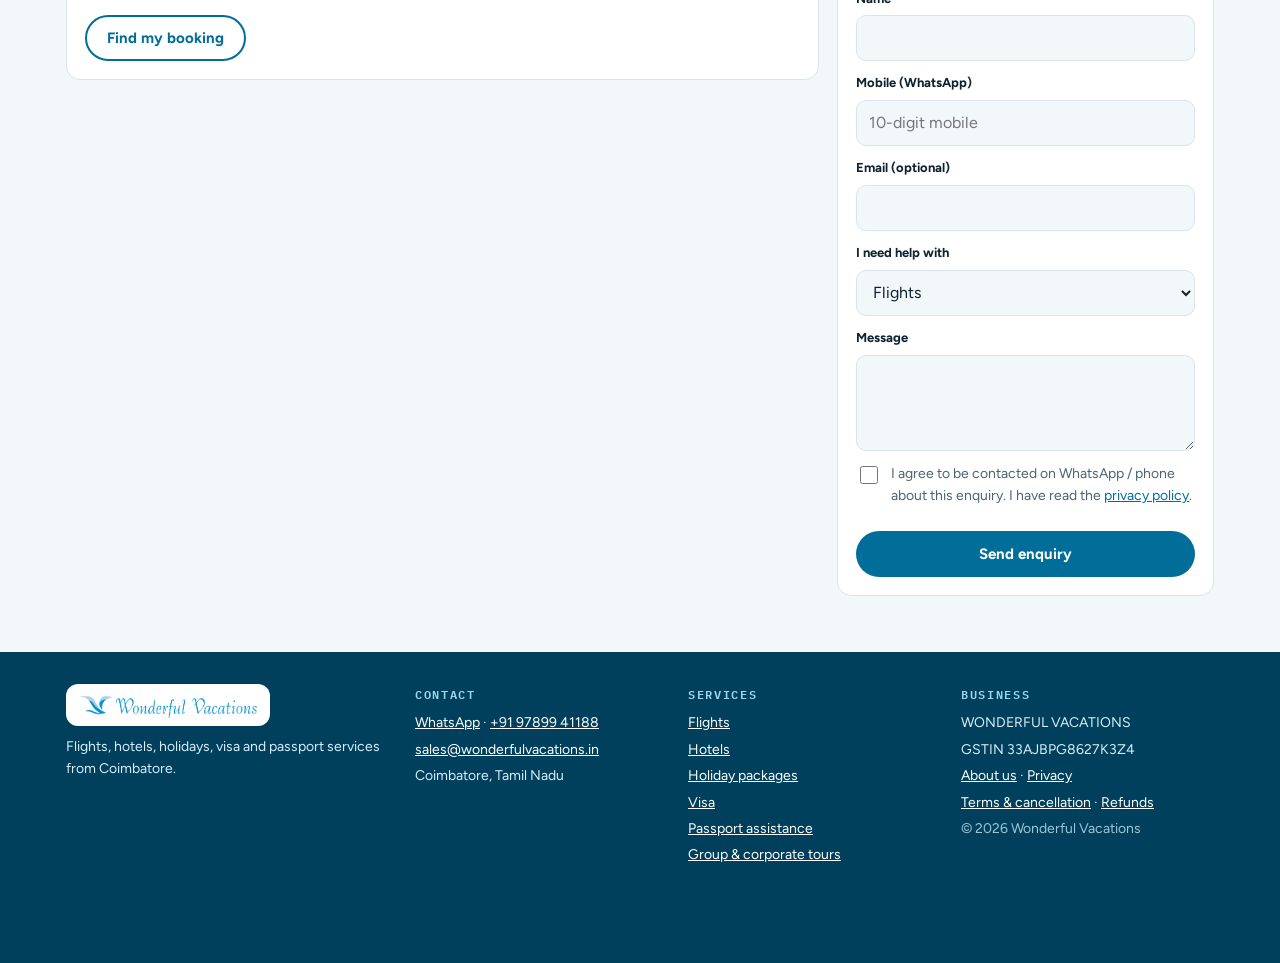
==== commit 404f517e: "New business number 97899 41188" ====
--- a/index.html
+++ b/index.html
@@ -12,7 +12,7 @@
 <link rel="preconnect" href="https://fonts.googleapis.com"><link rel="preconnect" href="https://fonts.gstatic.com" crossorigin>
 <link rel="stylesheet" href="https://fonts.googleapis.com/css2?family=Bricolage+Grotesque:opsz,wght@12..96,600;12..96,800&family=Figtree:wght@400;500;600;700&family=IBM+Plex+Mono:wght@500;600&family=Noto+Sans+Tamil:wght@400;600&display=swap">
 <link rel="stylesheet" href="site.css">
-<script type="application/ld+json">{"@context":"https://schema.org","@type":"TravelAgency","name":"Wonderful Vacations","url":"https://wonderfulvacations.in","logo":"https://wonderfulvacations.in/wonderful-vacations-logo-full.png","image":"https://wonderfulvacations.in/wv-app-icon-512.png","telephone":"+91-98948-41188","email":"sales@wonderfulvacations.in","areaServed":"Coimbatore, Tiruppur, Tamil Nadu","address":{"@type":"PostalAddress","addressLocality":"Coimbatore","addressRegion":"Tamil Nadu","addressCountry":"IN"},"priceRange":"₹₹","openingHours":"Mo-Sa 09:30-19:30","availableLanguage":["English","Tamil"]}</script>
+<script type="application/ld+json">{"@context":"https://schema.org","@type":"TravelAgency","name":"Wonderful Vacations","url":"https://wonderfulvacations.in","logo":"https://wonderfulvacations.in/wonderful-vacations-logo-full.png","image":"https://wonderfulvacations.in/wv-app-icon-512.png","telephone":"+91-97899-41188","email":"sales@wonderfulvacations.in","areaServed":"Coimbatore, Tiruppur, Tamil Nadu","address":{"@type":"PostalAddress","addressLocality":"Coimbatore","addressRegion":"Tamil Nadu","addressCountry":"IN"},"priceRange":"₹₹","openingHours":"Mo-Sa 09:30-19:30","availableLanguage":["English","Tamil"]}</script>
 </head>
 <body >
 <a class="skip" href="#main">Skip to content</a>
